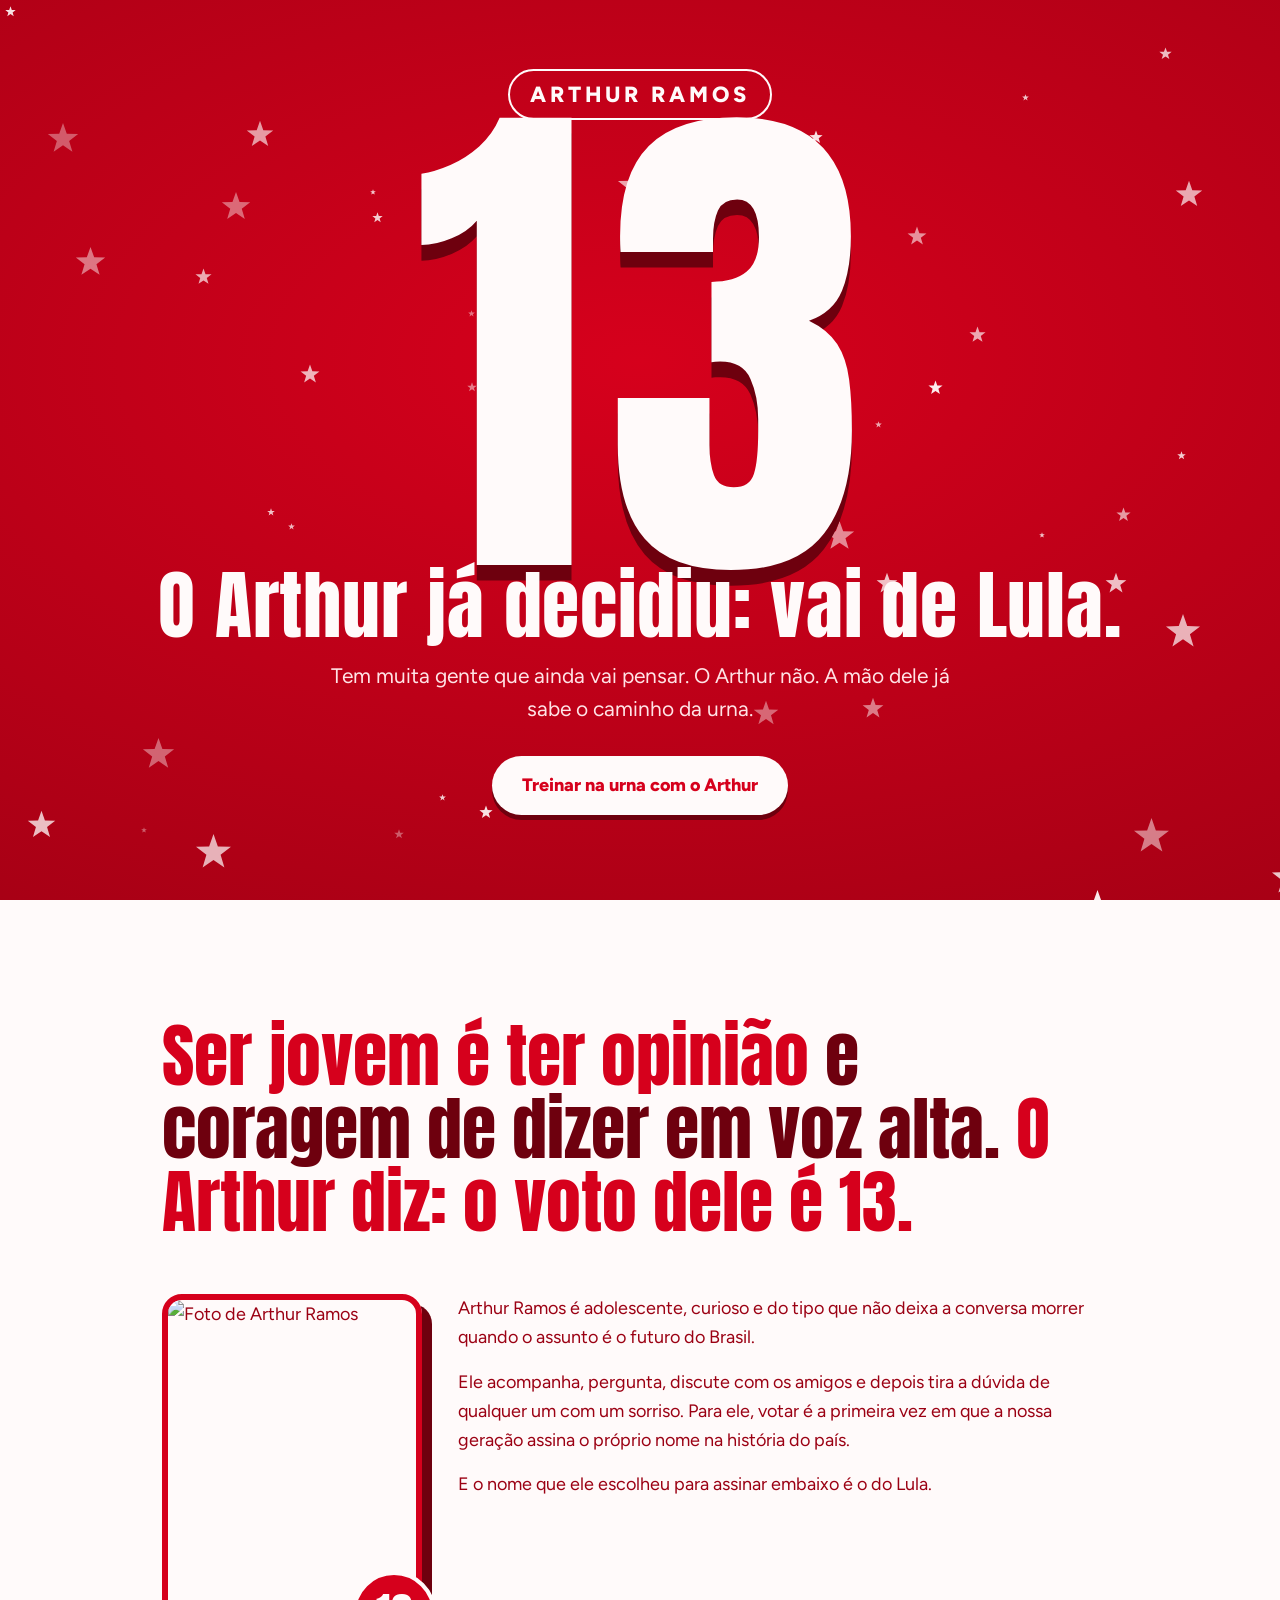
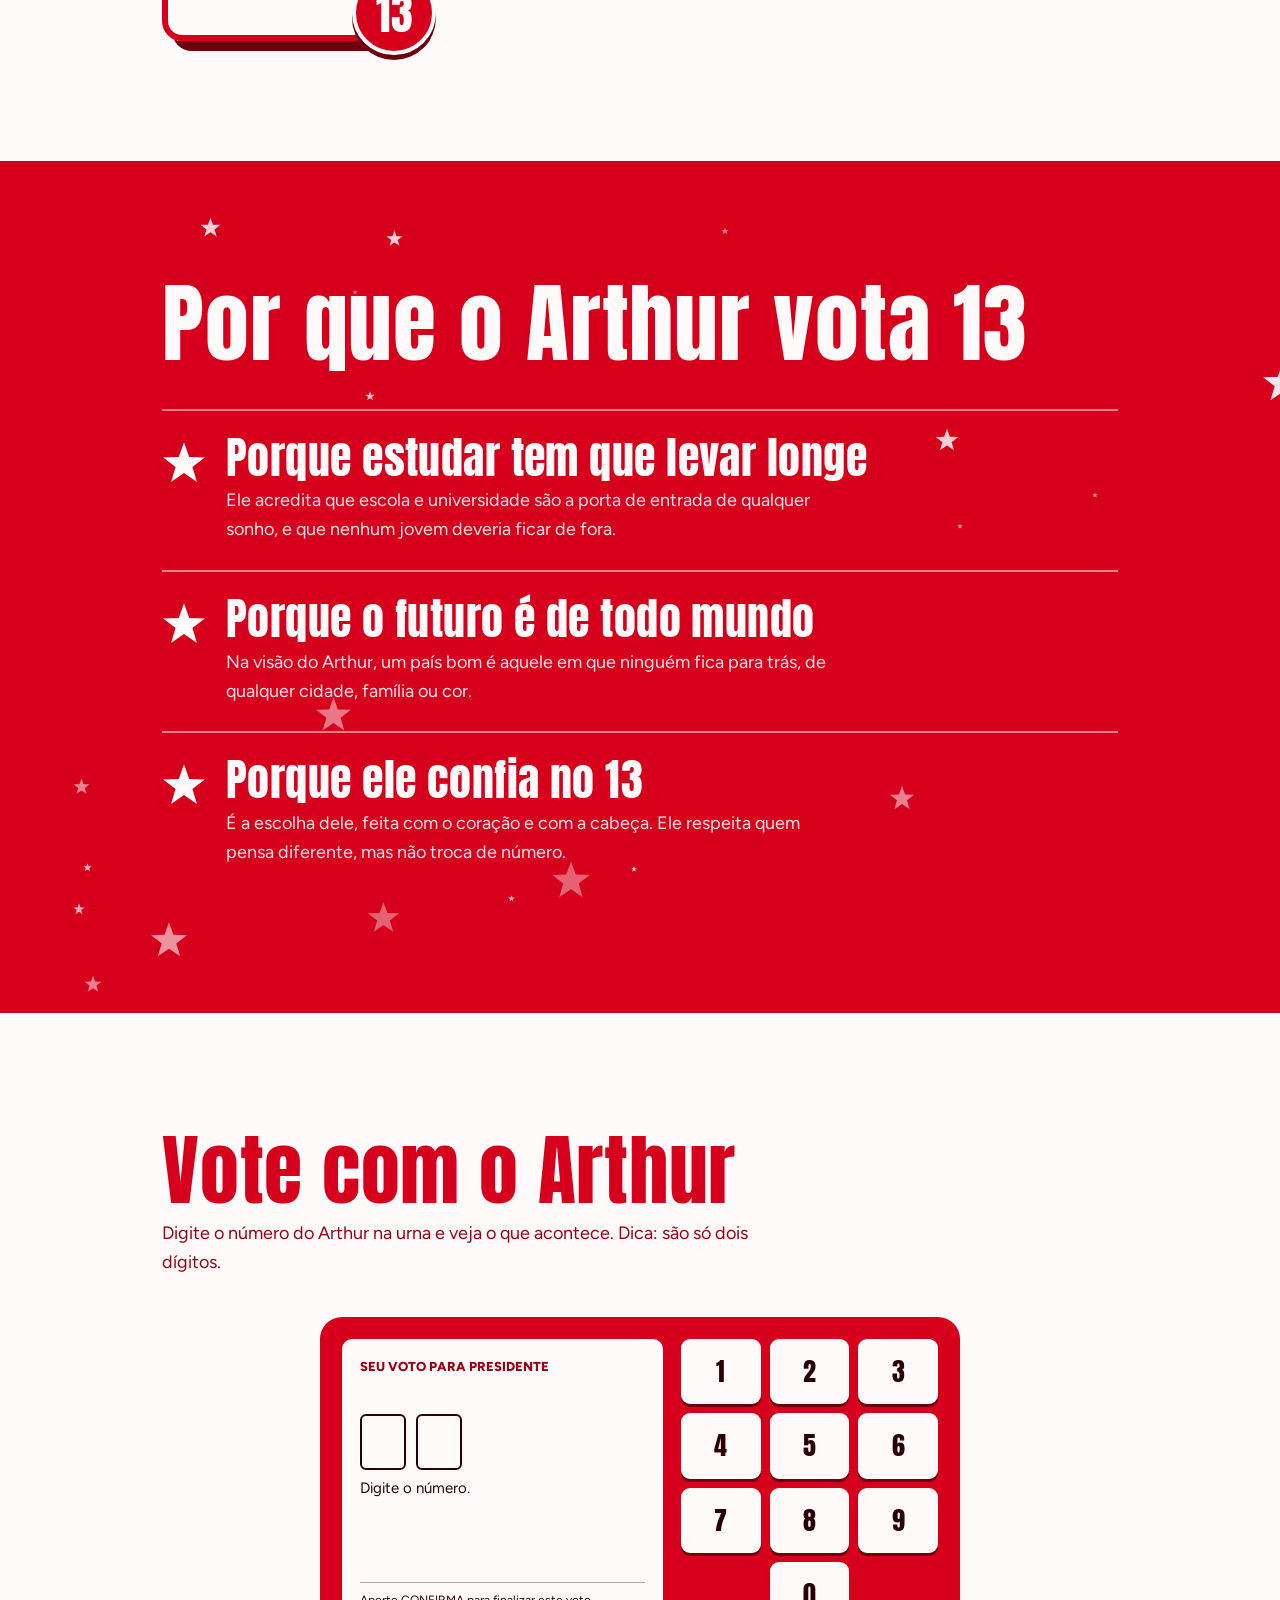
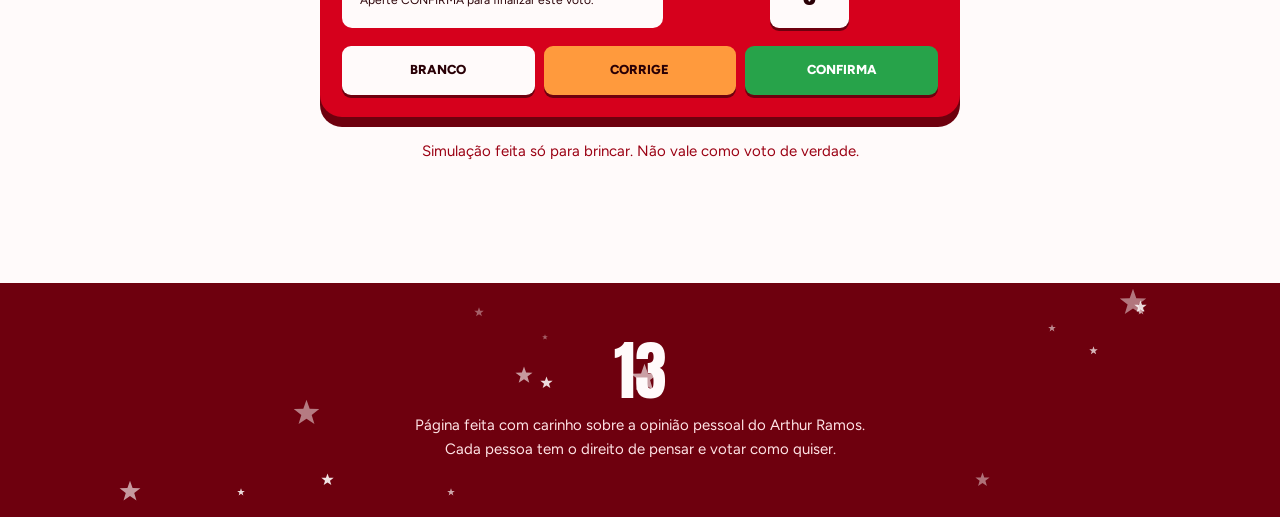
==== index.html @ 17e01e21 "Add campaign page for Arthur Ramos This HTML file contains the structure and styling for a campaign " ====
<!DOCTYPE html>
<html lang="pt-BR">
<head>
<meta charset="utf-8">
<meta name="viewport" content="width=device-width, initial-scale=1, viewport-fit=cover">
<title>Arthur Ramos vota 13</title>
<meta name="description" content="A página do Arthur Ramos, 100% 13.">
<link rel="icon" href="data:image/svg+xml,<svg xmlns=%27http://www.w3.org/2000/svg%27 viewBox=%270 0 100 100%27><text y=%27.9em%27 font-size=%2790%27>⭐</text></svg>">
<link rel="preconnect" href="https://fonts.googleapis.com">
<link rel="preconnect" href="https://fonts.gstatic.com" crossorigin>
<link href="https://fonts.googleapis.com/css2?family=Anton&family=Figtree:wght@400;600;800&display=swap" rel="stylesheet">
<style>
:root{
  --red:#d6001c; --red-deep:#9b0013; --red-ink:#6e000e; --white:#fffafa; --blush:#ffe3e6;
  --bg:var(--red); --fg:var(--white);
  box-sizing:border-box;
  padding-top:env(safe-area-inset-top,0px); padding-bottom:env(safe-area-inset-bottom,0px);
  color-scheme:light;
}
:root:not([data-theme="light"]){}
@media (prefers-color-scheme:dark){
  :root:not([data-theme="light"]){--red:#c40019; --red-deep:#800010; --red-ink:#52000a; --white:#fff5f5; --blush:#f7d4d8; color-scheme:dark}
}
:root[data-theme="dark"]{--red:#c40019; --red-deep:#800010; --red-ink:#52000a; --white:#fff5f5; --blush:#f7d4d8}
*,*::before,*::after{box-sizing:inherit}
html{scroll-padding-top:env(safe-area-inset-top,0px);scroll-behavior:smooth}
body{margin:0;background:var(--red);color:var(--white);font-family:Figtree,system-ui,sans-serif;font-size:18px;line-height:1.6;overflow-x:hidden}
h1,h2,h3{font-family:Anton,Impact,"Arial Narrow",sans-serif;font-weight:400;margin:0;line-height:.95;letter-spacing:.01em}
p{margin:0}
a{color:inherit}
:focus-visible{outline:3px solid var(--white);outline-offset:3px}

/* estrelas */
.sky{position:absolute;inset:0;overflow:hidden;pointer-events:none}
.sky svg{position:absolute;fill:var(--white)}
@keyframes tw{0%,100%{opacity:.95;transform:scale(1) rotate(0)}50%{opacity:.35;transform:scale(.7) rotate(12deg)}}
.sky svg.t{animation:tw var(--d,4s) ease-in-out var(--l,0s) infinite}
@media (prefers-reduced-motion:reduce){.sky svg.t{animation:none}html{scroll-behavior:auto}}

/* hero */
.hero{position:relative;min-height:100svh;display:grid;align-content:center;justify-items:center;text-align:center;padding:48px 20px 64px;background:radial-gradient(120% 90% at 50% 40%,var(--red) 0%,var(--red-deep) 100%);overflow:hidden}
.hero>*:not(.sky){position:relative}
.nome{font-family:Figtree;font-weight:800;font-size:clamp(15px,3.6vw,22px);letter-spacing:.18em;text-transform:none;border:2px solid var(--white);border-radius:99px;padding:6px 20px;margin-bottom:12px}
.big{font-family:Anton;font-size:clamp(190px,56vw,520px);line-height:.82;color:var(--white);text-shadow:0 .03em 0 var(--red-ink);margin:0;display:flex;align-items:center;gap:.04em}
.big .star{width:.17em;height:.17em;fill:var(--white);flex:none;align-self:flex-start;margin-top:.08em;filter:drop-shadow(0 .01em 0 var(--red-ink))}
.hero h1{font-size:clamp(34px,7.2vw,76px);margin-top:10px;max-width:14em}
.hero .sub{margin-top:18px;max-width:30em;font-size:clamp(17px,2.4vw,21px);color:var(--blush)}
.cta{display:inline-block;margin-top:30px;background:var(--white);color:var(--red);font-weight:800;text-decoration:none;padding:15px 30px;border-radius:99px;box-shadow:0 5px 0 var(--red-ink);transition:transform .15s,box-shadow .15s}
.cta:hover{transform:translateY(3px);box-shadow:0 2px 0 var(--red-ink)}

/* seção branca */
.paper{background:var(--white);color:var(--red-deep);position:relative}
.wrap{max-width:1000px;margin:0 auto;padding:clamp(64px,10vw,120px) 22px}
.manifesto{font-family:Anton;font-size:clamp(34px,6.4vw,70px);line-height:1.04;color:var(--red)}
.manifesto span{color:var(--red-ink)}
.quem{display:grid;gap:36px;grid-template-columns:1fr;margin-top:56px}
@media(min-width:760px){.quem{grid-template-columns:260px 1fr;align-items:start}}
.badge{aspect-ratio:1;border-radius:50%;background:var(--red);color:var(--white);display:grid;place-items:center;text-align:center;position:relative;box-shadow:0 8px 0 var(--red-ink);max-width:260px;width:100%;margin:0 auto}
.badge b{font-family:Anton;font-weight:400;font-size:72px;line-height:1}
.badge small{display:block;font-weight:800;letter-spacing:.1em;font-size:13px}
.badge .ring{position:absolute;inset:10px;border:2px dashed var(--white);border-radius:50%;opacity:.7}
.quem p{margin-bottom:16px;max-width:38em}


.foto{position:relative;max-width:260px;width:100%;margin:0 auto}
.foto img{display:block;width:100%;height:auto;aspect-ratio:3/4;object-fit:cover;border-radius:20px;border:6px solid var(--red);box-shadow:10px 10px 0 var(--red-ink)}
.foto .selo{position:absolute;right:-14px;bottom:-14px;width:84px;height:84px;border-radius:50%;background:var(--red);color:var(--white);font-family:Anton;font-size:44px;display:grid;place-items:center;border:4px solid var(--white);box-shadow:0 5px 0 var(--red-ink)}

/* motivos */
.motivos{background:var(--red);position:relative;overflow:hidden}
.motivos .wrap{position:relative}
.motivos h2{font-size:clamp(40px,8vw,88px);margin-bottom:44px}
.motivo{display:grid;grid-template-columns:auto 1fr;gap:20px;padding:26px 0;border-top:2px solid rgba(255,250,250,.5)}
.motivo svg{width:44px;height:44px;fill:var(--white);margin-top:4px}
.motivo h3{font-size:clamp(28px,4.6vw,44px);margin-bottom:8px}
.motivo p{color:var(--blush);max-width:34em}

/* urna */
.urna-sec{background:var(--white);color:var(--red-deep)}
.urna-sec h2{font-size:clamp(38px,7vw,78px);color:var(--red);margin-bottom:12px}
.urna-sec .lead{max-width:34em;margin-bottom:40px}
.urna{display:grid;gap:18px;max-width:640px;margin:0 auto;background:var(--red);color:var(--white);border-radius:22px;padding:22px;box-shadow:0 10px 0 var(--red-ink)}
@media(min-width:620px){.urna{grid-template-columns:1.25fr 1fr}}
.tela{background:var(--white);color:#2a0006;border-radius:10px;padding:18px;min-height:230px;display:flex;flex-direction:column;justify-content:space-between}
.tela .t1{font-size:13px;font-weight:800;color:var(--red-deep)}
.digs{display:flex;gap:10px;margin:8px 0}
.dig{width:46px;height:56px;border:2px solid #2a0006;border-radius:6px;display:grid;place-items:center;font-family:Anton;font-size:34px}
.cand{min-height:74px;font-size:15px;line-height:1.35}
.cand strong{font-family:Anton;font-weight:400;font-size:28px;display:block;color:var(--red);line-height:1.1}
.tela .rod{font-size:12px;border-top:1px solid #2a000655;padding-top:8px}
.teclado{display:grid;grid-template-columns:repeat(3,1fr);gap:9px;align-content:start}
.k{font:inherit;font-family:Anton;font-size:26px;padding:12px 0;border:0;border-radius:9px;background:var(--white);color:#2a0006;cursor:pointer;box-shadow:0 3px 0 var(--red-ink)}
.k:active{transform:translateY(2px);box-shadow:0 1px 0 var(--red-ink)}
.k.zero{grid-column:2}
.acoes{grid-column:1/-1;display:grid;grid-template-columns:repeat(3,1fr);gap:9px}
.acoes .k{font-family:Figtree;font-weight:800;font-size:13px;padding:14px 4px}
.k.corrige{background:#ff9a3d}.k.confirma{background:#27a34a;color:#fff}
.k.branco{background:var(--white)}
.dica{text-align:center;margin-top:22px;font-size:15px}

/* rodapé */
footer{background:var(--red-ink);color:var(--blush);text-align:center;padding:56px 22px calc(56px + env(safe-area-inset-bottom,0px));position:relative;overflow:hidden}
footer .f13{font-family:Anton;font-size:64px;color:var(--white);line-height:1}
footer p{max-width:32em;margin:10px auto 0;font-size:15px}
</style>
</head>
<body>

<svg width="0" height="0" style="position:absolute" aria-hidden="true">
  <symbol id="st" viewBox="0 0 100 100"><path d="M50 3 61.8 36.4 97.3 37.3 69.2 59 79.4 93 50 73 20.6 93 30.8 59 2.7 37.3 38.2 36.4Z"/></symbol>
</svg>

<header class="hero">
  <div class="sky" id="sky1" aria-hidden="true"></div>
  <div class="nome">ARTHUR RAMOS</div>
  <div class="big" aria-label="Número 13">1<span>3</span></div>
  <h1>O Arthur já decidiu: vai de Lula.</h1>
  <p class="sub">Tem muita gente que ainda vai pensar. O Arthur não. A mão dele já sabe o caminho da urna.</p>
  <a class="cta" href="#urna">Treinar na urna com o Arthur</a>
</header>

<section class="paper">
  <div class="wrap">
    <p class="manifesto">Ser jovem é ter opinião <span>e coragem de dizer em voz alta.</span> O Arthur diz: o voto dele é 13.</p>
    <div class="quem">
      <div class="foto"><img src="foto-arthur.jpg" alt="Foto de Arthur Ramos" width="300" height="400"><span class="selo" aria-hidden="true">13</span></div>
      <div>
        <p>Arthur Ramos é adolescente, curioso e do tipo que não deixa a conversa morrer quando o assunto é o futuro do Brasil.</p>
        <p>Ele acompanha, pergunta, discute com os amigos e depois tira a dúvida de qualquer um com um sorriso. Para ele, votar é a primeira vez em que a nossa geração assina o próprio nome na história do país.</p>
        <p>E o nome que ele escolheu para assinar embaixo é o do Lula.</p>
      </div>
    </div>
  </div>
</section>

<section class="motivos">
  <div class="sky" id="sky2" aria-hidden="true"></div>
  <div class="wrap">
    <h2>Por que o Arthur vota 13</h2>
    <div class="motivo">
      <svg aria-hidden="true"><use href="#st"/></svg>
      <div><h3>Porque estudar tem que levar longe</h3><p>Ele acredita que escola e universidade são a porta de entrada de qualquer sonho, e que nenhum jovem deveria ficar de fora.</p></div>
    </div>
    <div class="motivo">
      <svg aria-hidden="true"><use href="#st"/></svg>
      <div><h3>Porque o futuro é de todo mundo</h3><p>Na visão do Arthur, um país bom é aquele em que ninguém fica para trás, de qualquer cidade, família ou cor.</p></div>
    </div>
    <div class="motivo">
      <svg aria-hidden="true"><use href="#st"/></svg>
      <div><h3>Porque ele confia no 13</h3><p>É a escolha dele, feita com o coração e com a cabeça. Ele respeita quem pensa diferente, mas não troca de número.</p></div>
    </div>
  </div>
</section>

<section class="urna-sec" id="urna">
  <div class="wrap">
    <h2>Vote com o Arthur</h2>
    <p class="lead">Digite o número do Arthur na urna e veja o que acontece. Dica: são só dois dígitos.</p>
    <div class="urna">
      <div class="tela" aria-live="polite">
        <div class="t1">SEU VOTO PARA PRESIDENTE</div>
        <div>
          <div class="digs"><div class="dig" id="d0"></div><div class="dig" id="d1"></div></div>
          <div class="cand" id="cand">Digite o número.</div>
        </div>
        <div class="rod" id="rod">Aperte CONFIRMA para finalizar este voto.</div>
      </div>
      <div class="teclado" id="pad"></div>
      <div class="acoes">
        <button class="k branco" data-a="branco">BRANCO</button>
        <button class="k corrige" data-a="corrige">CORRIGE</button>
        <button class="k confirma" data-a="confirma">CONFIRMA</button>
      </div>
    </div>
    <p class="dica">Simulação feita só para brincar. Não vale como voto de verdade.</p>
  </div>
</section>

<footer>
  <div class="sky" id="sky3" aria-hidden="true"></div>
  <div style="position:relative">
    <div class="f13">13</div>
    <p>Página feita com carinho sobre a opinião pessoal do Arthur Ramos. Cada pessoa tem o direito de pensar e votar como quiser.</p>
  </div>
</footer>

<script>
// estrelas determinísticas
function rng(seed){return function(){seed=(seed*16807)%2147483647;return(seed-1)/2147483646}}
function sky(id,n,seed){
  var el=document.getElementById(id),r=rng(seed),h='';
  for(var i=0;i<n;i++){
    var s=6+Math.floor(r()*r()*40),x=r()*100,y=r()*100,t=r()>.45?' class="t"':'';
    h+='<svg'+t+' viewBox="0 0 100 100" style="left:'+x+'%;top:'+y+'%;width:'+s+'px;height:'+s+'px;--d:'+(3+r()*4).toFixed(1)+'s;--l:-'+(r()*5).toFixed(1)+'s;opacity:'+(.35+r()*.6).toFixed(2)+'"><use href="#st"/></svg>';
  }
  el.innerHTML=h;
}
sky('sky1',46,7);sky('sky2',22,19);sky('sky3',16,31);

// urna
var pad=document.getElementById('pad'),digs=['',''],done=false;
var order=[1,2,3,4,5,6,7,8,9,0];
order.forEach(function(n){
  var b=document.createElement('button');b.className='k'+(n===0?' zero':'');b.textContent=n;b.setAttribute('aria-label','Tecla '+n);
  b.onclick=function(){press(String(n))};pad.appendChild(b);
});
function render(){
  document.getElementById('d0').textContent=digs[0];
  document.getElementById('d1').textContent=digs[1];
  var c=document.getElementById('cand'),rod=document.getElementById('rod'),num=digs.join('');
  if(done){c.innerHTML='<strong>VOTO CONFIRMADO!</strong>O Arthur agradece. Fim.';rod.textContent='Viva a democracia!';return}
  if(num==='13'){c.innerHTML='<strong>LULA</strong>Partido: PT';rod.textContent='Perfeito! É o número do Arthur. Aperte CONFIRMA.'}
  else if(num.length===2){c.innerHTML='<strong>Outro número</strong>O Arthur não votaria aí. Aperte CORRIGE.';rod.textContent='Tente de novo: 1 e 3.'}
  else{c.textContent='Digite o número.';rod.textContent='Aperte CONFIRMA para finalizar este voto.'}
}
function press(n){if(done)return;if(digs[0]===''){digs[0]=n}else if(digs[1]===''){digs[1]=n}render()}
document.querySelector('.acoes').addEventListener('click',function(e){
  var a=e.target.dataset.a;if(!a)return;
  if(a==='corrige'){digs=['',''];done=false}
  else if(a==='branco'){digs=['',''];done=false;document.getElementById('cand').innerHTML='<strong>BRANCO</strong>O Arthur prefere o 13, tente de novo.'; return}
  else if(a==='confirma'&&digs.join('')==='13'){done=true;burst()}
  render();
});
function burst(){
  if(matchMedia('(prefers-reduced-motion:reduce)').matches)return;
  var s=document.getElementById('sky3');
  for(var i=0;i<14;i++){}
}
render();
</script>
</body>
</html>
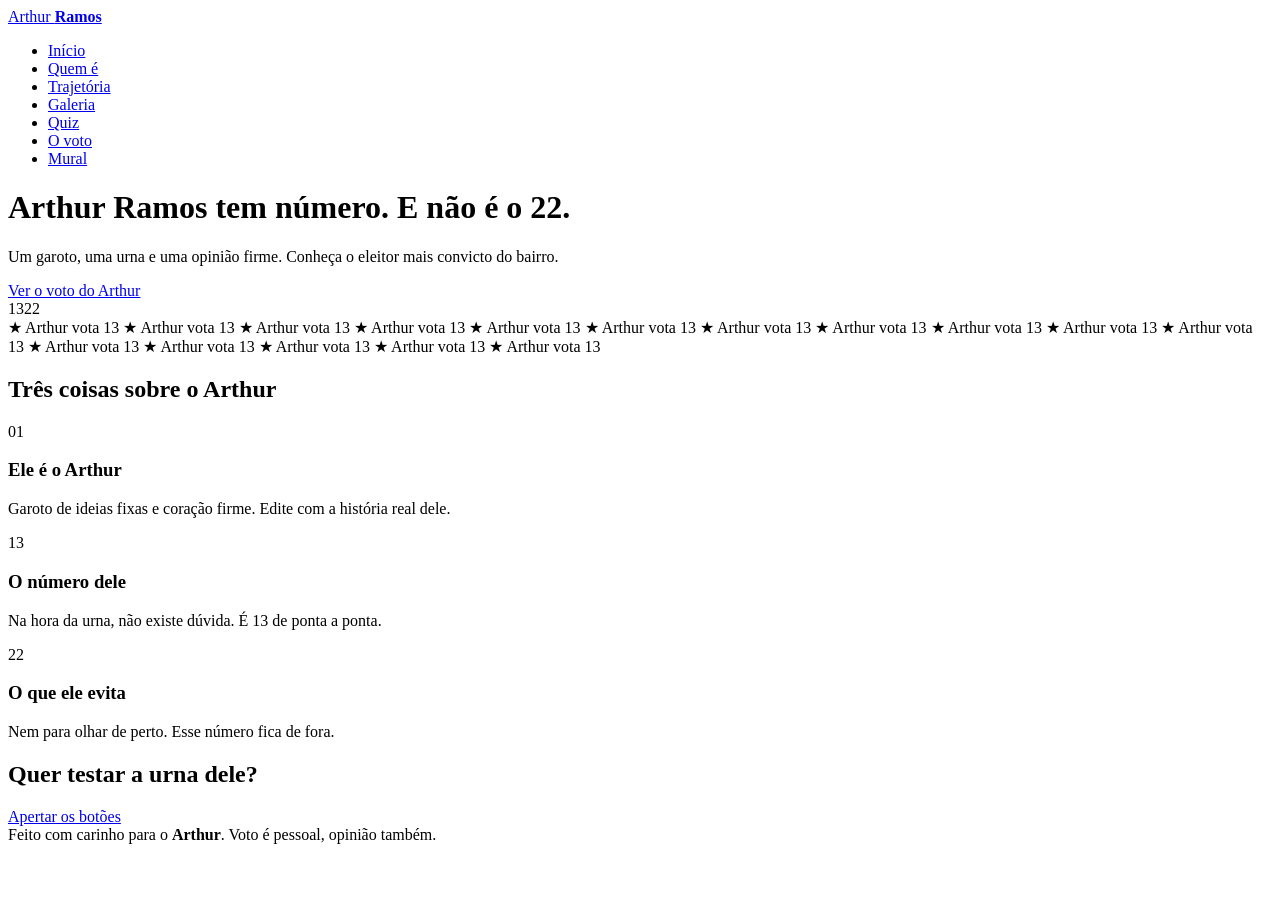
==== commit 1535d127: "Refactor index.html for campaign layout and styles Updated the HTML structure and styles for the Art" ====
--- a/index.html
+++ b/index.html
@@ -1,232 +1,14 @@
-<!DOCTYPE html>
-<html lang="pt-BR">
-<head>
-<meta charset="utf-8">
-<meta name="viewport" content="width=device-width, initial-scale=1, viewport-fit=cover">
-<title>Arthur Ramos vota 13</title>
-<meta name="description" content="A página do Arthur Ramos, 100% 13.">
-<link rel="icon" href="data:image/svg+xml,<svg xmlns=%27http://www.w3.org/2000/svg%27 viewBox=%270 0 100 100%27><text y=%27.9em%27 font-size=%2790%27>⭐</text></svg>">
-<link rel="preconnect" href="https://fonts.googleapis.com">
-<link rel="preconnect" href="https://fonts.gstatic.com" crossorigin>
-<link href="https://fonts.googleapis.com/css2?family=Anton&family=Figtree:wght@400;600;800&display=swap" rel="stylesheet">
-<style>
-:root{
-  --red:#d6001c; --red-deep:#9b0013; --red-ink:#6e000e; --white:#fffafa; --blush:#ffe3e6;
-  --bg:var(--red); --fg:var(--white);
-  box-sizing:border-box;
-  padding-top:env(safe-area-inset-top,0px); padding-bottom:env(safe-area-inset-bottom,0px);
-  color-scheme:light;
-}
-:root:not([data-theme="light"]){}
-@media (prefers-color-scheme:dark){
-  :root:not([data-theme="light"]){--red:#c40019; --red-deep:#800010; --red-ink:#52000a; --white:#fff5f5; --blush:#f7d4d8; color-scheme:dark}
-}
-:root[data-theme="dark"]{--red:#c40019; --red-deep:#800010; --red-ink:#52000a; --white:#fff5f5; --blush:#f7d4d8}
-*,*::before,*::after{box-sizing:inherit}
-html{scroll-padding-top:env(safe-area-inset-top,0px);scroll-behavior:smooth}
-body{margin:0;background:var(--red);color:var(--white);font-family:Figtree,system-ui,sans-serif;font-size:18px;line-height:1.6;overflow-x:hidden}
-h1,h2,h3{font-family:Anton,Impact,"Arial Narrow",sans-serif;font-weight:400;margin:0;line-height:.95;letter-spacing:.01em}
-p{margin:0}
-a{color:inherit}
-:focus-visible{outline:3px solid var(--white);outline-offset:3px}
-
-/* estrelas */
-.sky{position:absolute;inset:0;overflow:hidden;pointer-events:none}
-.sky svg{position:absolute;fill:var(--white)}
-@keyframes tw{0%,100%{opacity:.95;transform:scale(1) rotate(0)}50%{opacity:.35;transform:scale(.7) rotate(12deg)}}
-.sky svg.t{animation:tw var(--d,4s) ease-in-out var(--l,0s) infinite}
-@media (prefers-reduced-motion:reduce){.sky svg.t{animation:none}html{scroll-behavior:auto}}
-
-/* hero */
-.hero{position:relative;min-height:100svh;display:grid;align-content:center;justify-items:center;text-align:center;padding:48px 20px 64px;background:radial-gradient(120% 90% at 50% 40%,var(--red) 0%,var(--red-deep) 100%);overflow:hidden}
-.hero>*:not(.sky){position:relative}
-.nome{font-family:Figtree;font-weight:800;font-size:clamp(15px,3.6vw,22px);letter-spacing:.18em;text-transform:none;border:2px solid var(--white);border-radius:99px;padding:6px 20px;margin-bottom:12px}
-.big{font-family:Anton;font-size:clamp(190px,56vw,520px);line-height:.82;color:var(--white);text-shadow:0 .03em 0 var(--red-ink);margin:0;display:flex;align-items:center;gap:.04em}
-.big .star{width:.17em;height:.17em;fill:var(--white);flex:none;align-self:flex-start;margin-top:.08em;filter:drop-shadow(0 .01em 0 var(--red-ink))}
-.hero h1{font-size:clamp(34px,7.2vw,76px);margin-top:10px;max-width:14em}
-.hero .sub{margin-top:18px;max-width:30em;font-size:clamp(17px,2.4vw,21px);color:var(--blush)}
-.cta{display:inline-block;margin-top:30px;background:var(--white);color:var(--red);font-weight:800;text-decoration:none;padding:15px 30px;border-radius:99px;box-shadow:0 5px 0 var(--red-ink);transition:transform .15s,box-shadow .15s}
-.cta:hover{transform:translateY(3px);box-shadow:0 2px 0 var(--red-ink)}
-
-/* seção branca */
-.paper{background:var(--white);color:var(--red-deep);position:relative}
-.wrap{max-width:1000px;margin:0 auto;padding:clamp(64px,10vw,120px) 22px}
-.manifesto{font-family:Anton;font-size:clamp(34px,6.4vw,70px);line-height:1.04;color:var(--red)}
-.manifesto span{color:var(--red-ink)}
-.quem{display:grid;gap:36px;grid-template-columns:1fr;margin-top:56px}
-@media(min-width:760px){.quem{grid-template-columns:260px 1fr;align-items:start}}
-.badge{aspect-ratio:1;border-radius:50%;background:var(--red);color:var(--white);display:grid;place-items:center;text-align:center;position:relative;box-shadow:0 8px 0 var(--red-ink);max-width:260px;width:100%;margin:0 auto}
-.badge b{font-family:Anton;font-weight:400;font-size:72px;line-height:1}
-.badge small{display:block;font-weight:800;letter-spacing:.1em;font-size:13px}
-.badge .ring{position:absolute;inset:10px;border:2px dashed var(--white);border-radius:50%;opacity:.7}
-.quem p{margin-bottom:16px;max-width:38em}
-
-
-.foto{position:relative;max-width:260px;width:100%;margin:0 auto}
-.foto img{display:block;width:100%;height:auto;aspect-ratio:3/4;object-fit:cover;border-radius:20px;border:6px solid var(--red);box-shadow:10px 10px 0 var(--red-ink)}
-.foto .selo{position:absolute;right:-14px;bottom:-14px;width:84px;height:84px;border-radius:50%;background:var(--red);color:var(--white);font-family:Anton;font-size:44px;display:grid;place-items:center;border:4px solid var(--white);box-shadow:0 5px 0 var(--red-ink)}
-
-/* motivos */
-.motivos{background:var(--red);position:relative;overflow:hidden}
-.motivos .wrap{position:relative}
-.motivos h2{font-size:clamp(40px,8vw,88px);margin-bottom:44px}
-.motivo{display:grid;grid-template-columns:auto 1fr;gap:20px;padding:26px 0;border-top:2px solid rgba(255,250,250,.5)}
-.motivo svg{width:44px;height:44px;fill:var(--white);margin-top:4px}
-.motivo h3{font-size:clamp(28px,4.6vw,44px);margin-bottom:8px}
-.motivo p{color:var(--blush);max-width:34em}
-
-/* urna */
-.urna-sec{background:var(--white);color:var(--red-deep)}
-.urna-sec h2{font-size:clamp(38px,7vw,78px);color:var(--red);margin-bottom:12px}
-.urna-sec .lead{max-width:34em;margin-bottom:40px}
-.urna{display:grid;gap:18px;max-width:640px;margin:0 auto;background:var(--red);color:var(--white);border-radius:22px;padding:22px;box-shadow:0 10px 0 var(--red-ink)}
-@media(min-width:620px){.urna{grid-template-columns:1.25fr 1fr}}
-.tela{background:var(--white);color:#2a0006;border-radius:10px;padding:18px;min-height:230px;display:flex;flex-direction:column;justify-content:space-between}
-.tela .t1{font-size:13px;font-weight:800;color:var(--red-deep)}
-.digs{display:flex;gap:10px;margin:8px 0}
-.dig{width:46px;height:56px;border:2px solid #2a0006;border-radius:6px;display:grid;place-items:center;font-family:Anton;font-size:34px}
-.cand{min-height:74px;font-size:15px;line-height:1.35}
-.cand strong{font-family:Anton;font-weight:400;font-size:28px;display:block;color:var(--red);line-height:1.1}
-.tela .rod{font-size:12px;border-top:1px solid #2a000655;padding-top:8px}
-.teclado{display:grid;grid-template-columns:repeat(3,1fr);gap:9px;align-content:start}
-.k{font:inherit;font-family:Anton;font-size:26px;padding:12px 0;border:0;border-radius:9px;background:var(--white);color:#2a0006;cursor:pointer;box-shadow:0 3px 0 var(--red-ink)}
-.k:active{transform:translateY(2px);box-shadow:0 1px 0 var(--red-ink)}
-.k.zero{grid-column:2}
-.acoes{grid-column:1/-1;display:grid;grid-template-columns:repeat(3,1fr);gap:9px}
-.acoes .k{font-family:Figtree;font-weight:800;font-size:13px;padding:14px 4px}
-.k.corrige{background:#ff9a3d}.k.confirma{background:#27a34a;color:#fff}
-.k.branco{background:var(--white)}
-.dica{text-align:center;margin-top:22px;font-size:15px}
-
-/* rodapé */
-footer{background:var(--red-ink);color:var(--blush);text-align:center;padding:56px 22px calc(56px + env(safe-area-inset-bottom,0px));position:relative;overflow:hidden}
-footer .f13{font-family:Anton;font-size:64px;color:var(--white);line-height:1}
-footer p{max-width:32em;margin:10px auto 0;font-size:15px}
-</style>
-</head>
-<body>
-
-<svg width="0" height="0" style="position:absolute" aria-hidden="true">
-  <symbol id="st" viewBox="0 0 100 100"><path d="M50 3 61.8 36.4 97.3 37.3 69.2 59 79.4 93 50 73 20.6 93 30.8 59 2.7 37.3 38.2 36.4Z"/></symbol>
-</svg>
-
-<header class="hero">
-  <div class="sky" id="sky1" aria-hidden="true"></div>
-  <div class="nome">ARTHUR RAMOS</div>
-  <div class="big" aria-label="Número 13">1<span>3</span></div>
-  <h1>O Arthur já decidiu: vai de Lula.</h1>
-  <p class="sub">Tem muita gente que ainda vai pensar. O Arthur não. A mão dele já sabe o caminho da urna.</p>
-  <a class="cta" href="#urna">Treinar na urna com o Arthur</a>
-</header>
-
-<section class="paper">
-  <div class="wrap">
-    <p class="manifesto">Ser jovem é ter opinião <span>e coragem de dizer em voz alta.</span> O Arthur diz: o voto dele é 13.</p>
-    <div class="quem">
-      <div class="foto"><img src="foto-arthur.jpg" alt="Foto de Arthur Ramos" width="300" height="400"><span class="selo" aria-hidden="true">13</span></div>
-      <div>
-        <p>Arthur Ramos é adolescente, curioso e do tipo que não deixa a conversa morrer quando o assunto é o futuro do Brasil.</p>
-        <p>Ele acompanha, pergunta, discute com os amigos e depois tira a dúvida de qualquer um com um sorriso. Para ele, votar é a primeira vez em que a nossa geração assina o próprio nome na história do país.</p>
-        <p>E o nome que ele escolheu para assinar embaixo é o do Lula.</p>
-      </div>
-    </div>
-  </div>
-</section>
-
-<section class="motivos">
-  <div class="sky" id="sky2" aria-hidden="true"></div>
-  <div class="wrap">
-    <h2>Por que o Arthur vota 13</h2>
-    <div class="motivo">
-      <svg aria-hidden="true"><use href="#st"/></svg>
-      <div><h3>Porque estudar tem que levar longe</h3><p>Ele acredita que escola e universidade são a porta de entrada de qualquer sonho, e que nenhum jovem deveria ficar de fora.</p></div>
-    </div>
-    <div class="motivo">
-      <svg aria-hidden="true"><use href="#st"/></svg>
-      <div><h3>Porque o futuro é de todo mundo</h3><p>Na visão do Arthur, um país bom é aquele em que ninguém fica para trás, de qualquer cidade, família ou cor.</p></div>
-    </div>
-    <div class="motivo">
-      <svg aria-hidden="true"><use href="#st"/></svg>
-      <div><h3>Porque ele confia no 13</h3><p>É a escolha dele, feita com o coração e com a cabeça. Ele respeita quem pensa diferente, mas não troca de número.</p></div>
-    </div>
-  </div>
-</section>
-
-<section class="urna-sec" id="urna">
-  <div class="wrap">
-    <h2>Vote com o Arthur</h2>
-    <p class="lead">Digite o número do Arthur na urna e veja o que acontece. Dica: são só dois dígitos.</p>
-    <div class="urna">
-      <div class="tela" aria-live="polite">
-        <div class="t1">SEU VOTO PARA PRESIDENTE</div>
-        <div>
-          <div class="digs"><div class="dig" id="d0"></div><div class="dig" id="d1"></div></div>
-          <div class="cand" id="cand">Digite o número.</div>
-        </div>
-        <div class="rod" id="rod">Aperte CONFIRMA para finalizar este voto.</div>
-      </div>
-      <div class="teclado" id="pad"></div>
-      <div class="acoes">
-        <button class="k branco" data-a="branco">BRANCO</button>
-        <button class="k corrige" data-a="corrige">CORRIGE</button>
-        <button class="k confirma" data-a="confirma">CONFIRMA</button>
-      </div>
-    </div>
-    <p class="dica">Simulação feita só para brincar. Não vale como voto de verdade.</p>
-  </div>
-</section>
-
-<footer>
-  <div class="sky" id="sky3" aria-hidden="true"></div>
-  <div style="position:relative">
-    <div class="f13">13</div>
-    <p>Página feita com carinho sobre a opinião pessoal do Arthur Ramos. Cada pessoa tem o direito de pensar e votar como quiser.</p>
-  </div>
-</footer>
-
-<script>
-// estrelas determinísticas
-function rng(seed){return function(){seed=(seed*16807)%2147483647;return(seed-1)/2147483646}}
-function sky(id,n,seed){
-  var el=document.getElementById(id),r=rng(seed),h='';
-  for(var i=0;i<n;i++){
-    var s=6+Math.floor(r()*r()*40),x=r()*100,y=r()*100,t=r()>.45?' class="t"':'';
-    h+='<svg'+t+' viewBox="0 0 100 100" style="left:'+x+'%;top:'+y+'%;width:'+s+'px;height:'+s+'px;--d:'+(3+r()*4).toFixed(1)+'s;--l:-'+(r()*5).toFixed(1)+'s;opacity:'+(.35+r()*.6).toFixed(2)+'"><use href="#st"/></svg>';
-  }
-  el.innerHTML=h;
-}
-sky('sky1',46,7);sky('sky2',22,19);sky('sky3',16,31);
-
-// urna
-var pad=document.getElementById('pad'),digs=['',''],done=false;
-var order=[1,2,3,4,5,6,7,8,9,0];
-order.forEach(function(n){
-  var b=document.createElement('button');b.className='k'+(n===0?' zero':'');b.textContent=n;b.setAttribute('aria-label','Tecla '+n);
-  b.onclick=function(){press(String(n))};pad.appendChild(b);
-});
-function render(){
-  document.getElementById('d0').textContent=digs[0];
-  document.getElementById('d1').textContent=digs[1];
-  var c=document.getElementById('cand'),rod=document.getElementById('rod'),num=digs.join('');
-  if(done){c.innerHTML='<strong>VOTO CONFIRMADO!</strong>O Arthur agradece. Fim.';rod.textContent='Viva a democracia!';return}
-  if(num==='13'){c.innerHTML='<strong>LULA</strong>Partido: PT';rod.textContent='Perfeito! É o número do Arthur. Aperte CONFIRMA.'}
-  else if(num.length===2){c.innerHTML='<strong>Outro número</strong>O Arthur não votaria aí. Aperte CORRIGE.';rod.textContent='Tente de novo: 1 e 3.'}
-  else{c.textContent='Digite o número.';rod.textContent='Aperte CONFIRMA para finalizar este voto.'}
-}
-function press(n){if(done)return;if(digs[0]===''){digs[0]=n}else if(digs[1]===''){digs[1]=n}render()}
-document.querySelector('.acoes').addEventListener('click',function(e){
-  var a=e.target.dataset.a;if(!a)return;
-  if(a==='corrige'){digs=['',''];done=false}
-  else if(a==='branco'){digs=['',''];done=false;document.getElementById('cand').innerHTML='<strong>BRANCO</strong>O Arthur prefere o 13, tente de novo.'; return}
-  else if(a==='confirma'&&digs.join('')==='13'){done=true;burst()}
-  render();
-});
-function burst(){
-  if(matchMedia('(prefers-reduced-motion:reduce)').matches)return;
-  var s=document.getElementById('sky3');
-  for(var i=0;i<14;i++){}
-}
-render();
-</script>
-</body>
-</html>
+<!doctype html><html lang="pt-BR"><head><title>Arthur Ramos</title><meta charset="utf-8"><meta name="viewport" content="width=device-width,initial-scale=1"><link rel="preconnect" href="https://fonts.googleapis.com"><link href="https://fonts.googleapis.com/css2?family=Bricolage+Grotesque:wght@700;800&family=DM+Sans:wght@400;700&display=swap" rel="stylesheet"><link rel="stylesheet" href="style.css"></head><body>
+<nav><a class="logo" href="index.html">Arthur <b>Ramos</b></a><ul><li><a class="l on" href="index.html">Início</a></li><li><a class="l" href="sobre.html">Quem é</a></li><li><a class="l" href="trajetoria.html">Trajetória</a></li><li><a class="l" href="galeria.html">Galeria</a></li><li><a class="l" href="quiz.html">Quiz</a></li><li><a class="l" href="voto.html">O voto</a></li><li><a class="l" href="mural.html">Mural</a></li></ul></nav>
+<header class="hero"><div class="wrap"><div>
+<h1>Arthur Ramos tem número. E não é o 22.</h1>
+<p>Um garoto, uma urna e uma opinião firme. Conheça o eleitor mais convicto do bairro.</p>
+<a class="btn" href="voto.html">Ver o voto do Arthur</a></div>
+<div class="art"><span class="big" aria-label="Treze">13</span><span class="no" aria-label="22 riscado">22</span></div></div></header>
+<div class="band" aria-hidden="true"><span>★ Arthur vota 13 ★ Arthur vota 13 ★ Arthur vota 13 ★ Arthur vota 13 ★ Arthur vota 13 ★ Arthur vota 13 ★ Arthur vota 13 ★ Arthur vota 13 </span><span>★ Arthur vota 13 ★ Arthur vota 13 ★ Arthur vota 13 ★ Arthur vota 13 ★ Arthur vota 13 ★ Arthur vota 13 ★ Arthur vota 13 ★ Arthur vota 13 </span></div>
+<section><div class="wrap"><h2>Três coisas sobre o Arthur</h2>
+<div class="row"><span class="num">01</span><div><h3>Ele é o Arthur</h3><p>Garoto de ideias fixas e coração firme. Edite com a história real dele.</p></div></div>
+<div class="row"><span class="num">13</span><div><h3>O número dele</h3><p>Na hora da urna, não existe dúvida. É 13 de ponta a ponta.</p></div></div>
+<div class="row"><span class="num">22</span><div><h3>O que ele evita</h3><p>Nem para olhar de perto. Esse número fica de fora.</p></div></div></div></section>
+<div class="cta"><h2>Quer testar a urna dele?</h2><a class="btn" href="voto.html">Apertar os botões</a></div>
+<footer>Feito com carinho para o <b>Arthur</b>. Voto é pessoal, opinião também.</footer></body></html>
